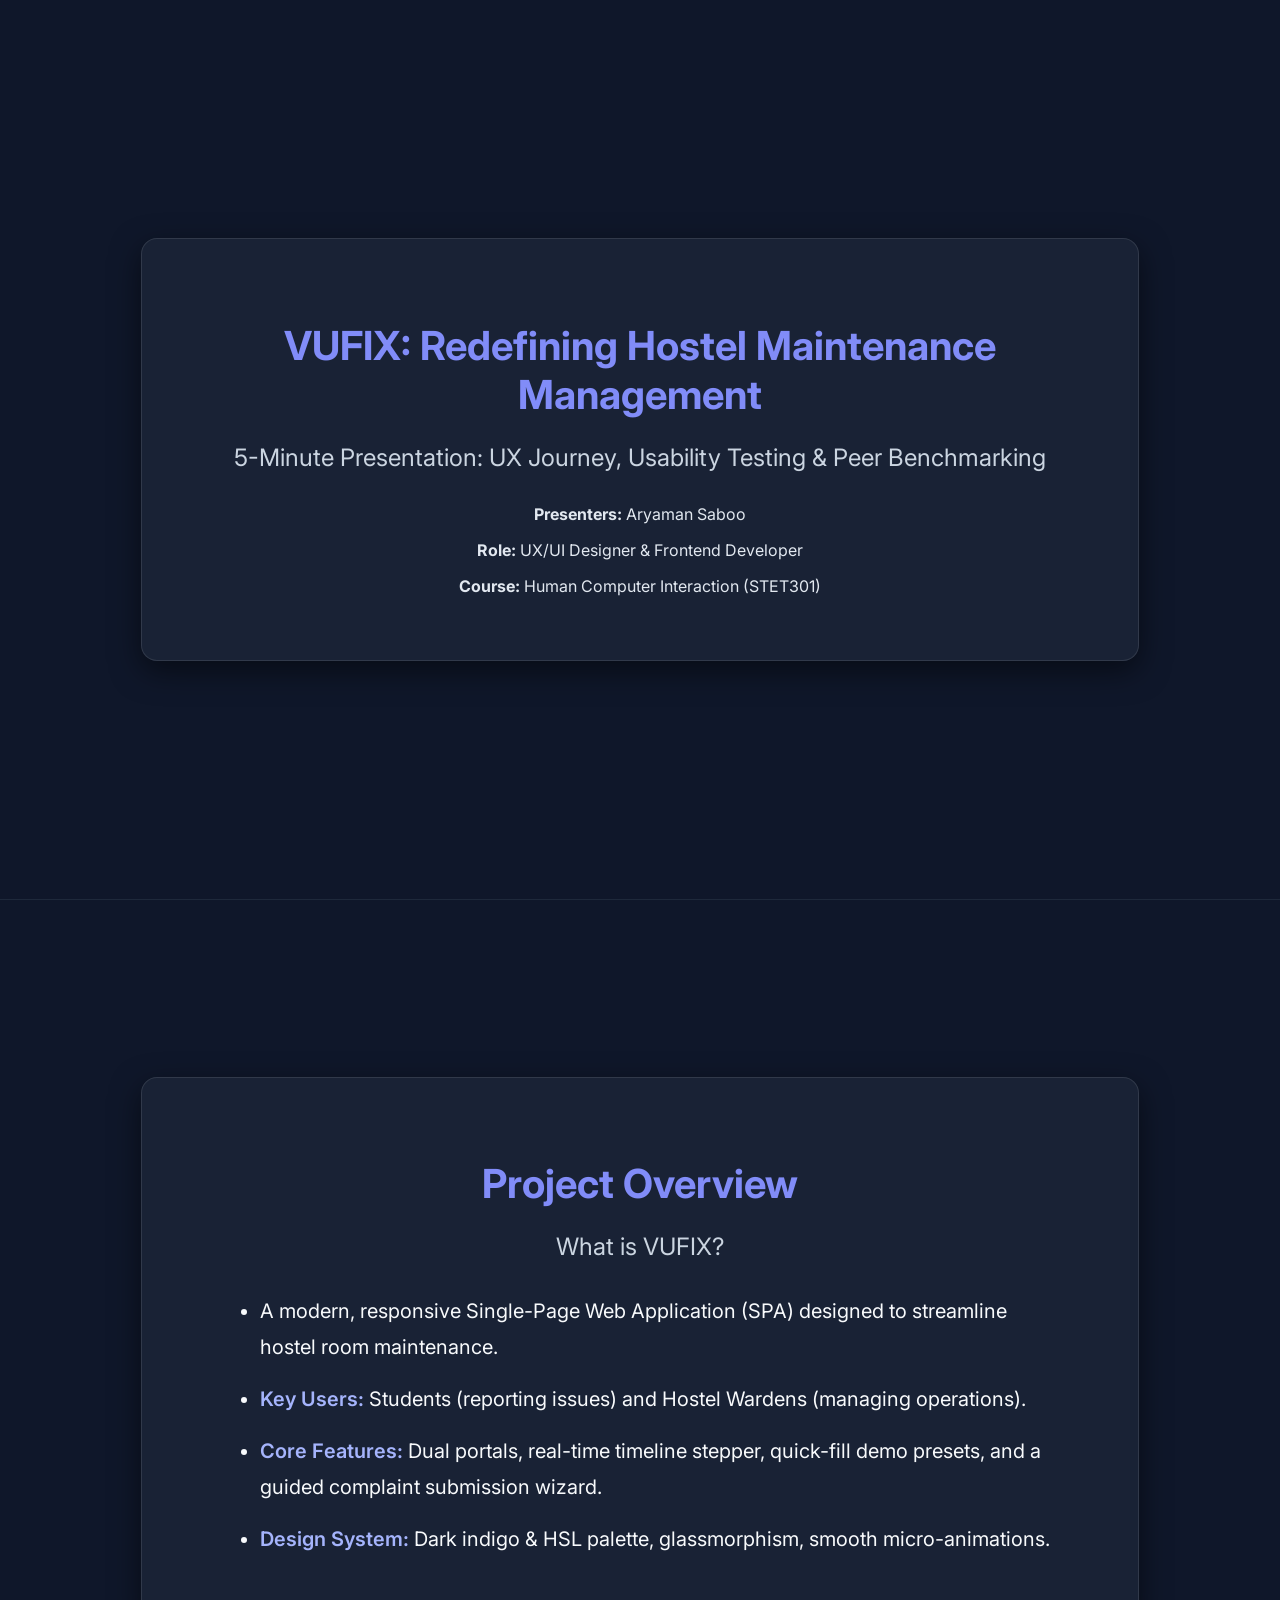
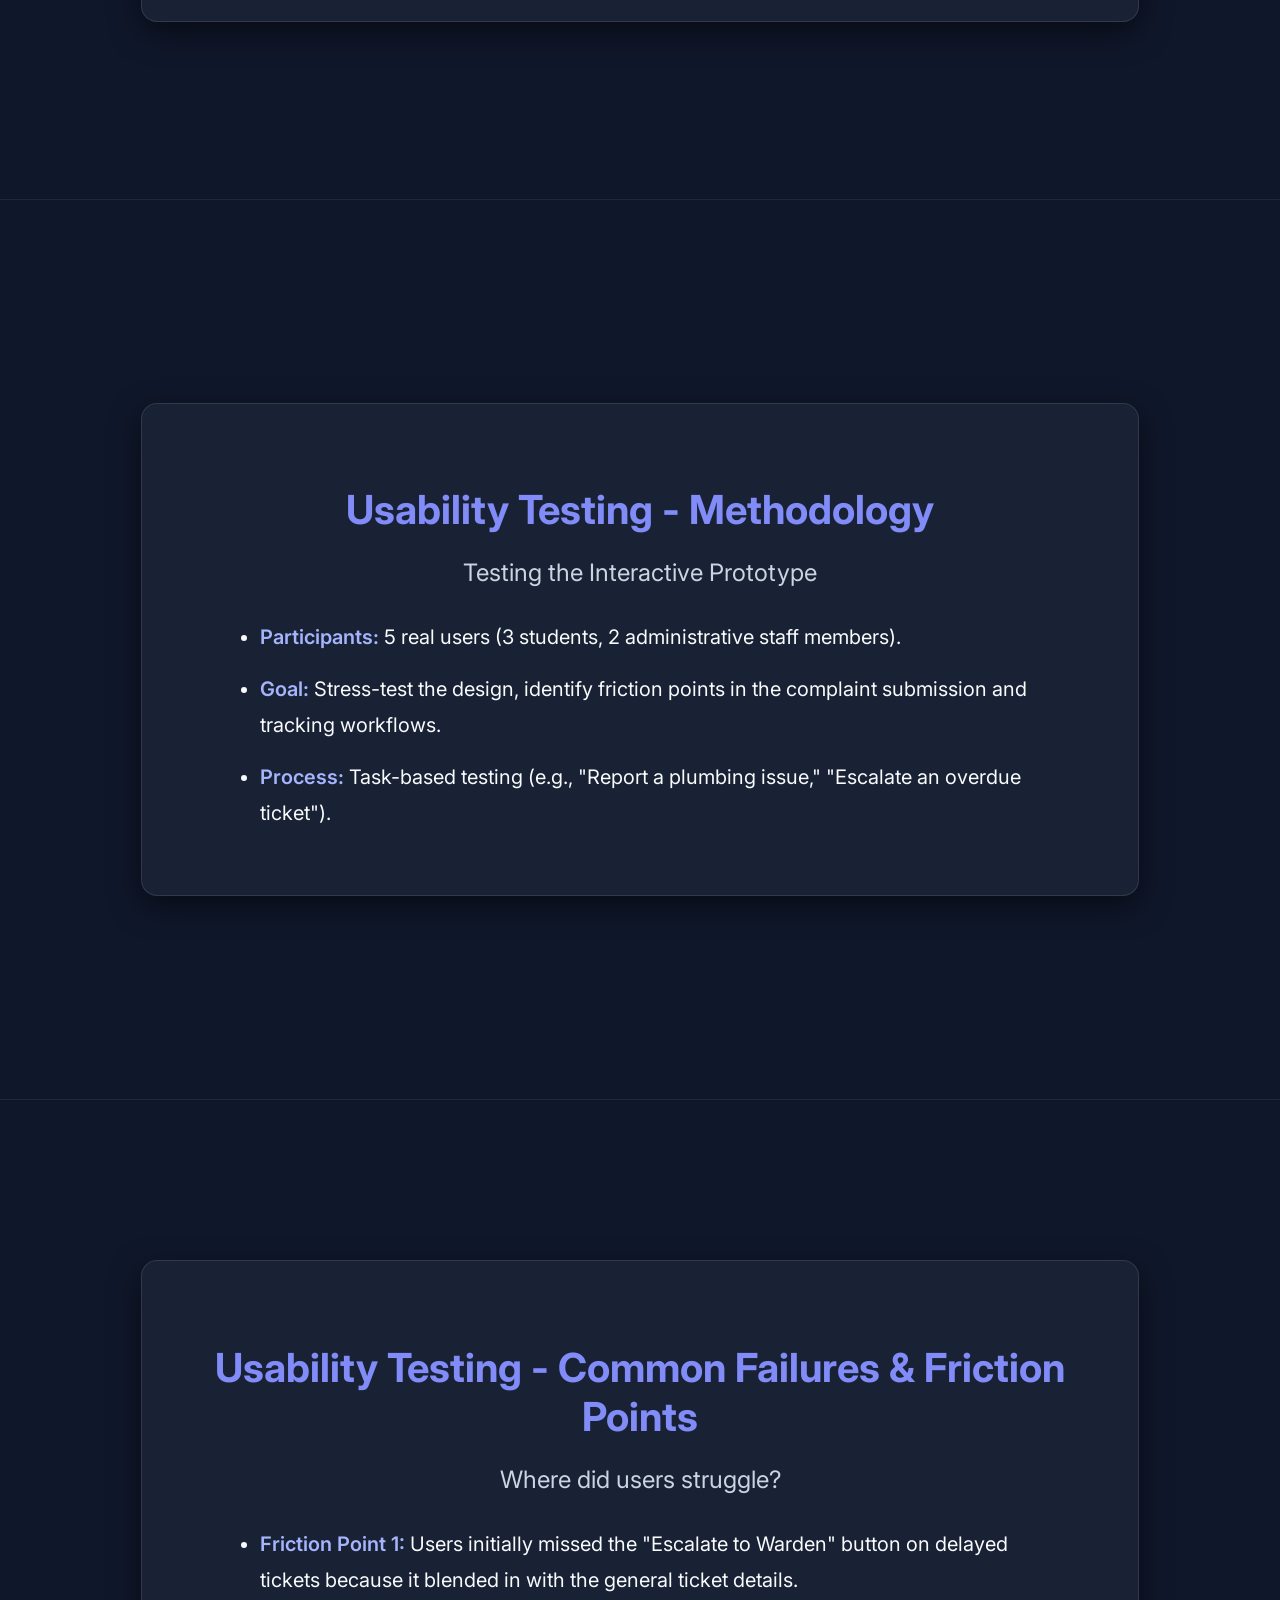
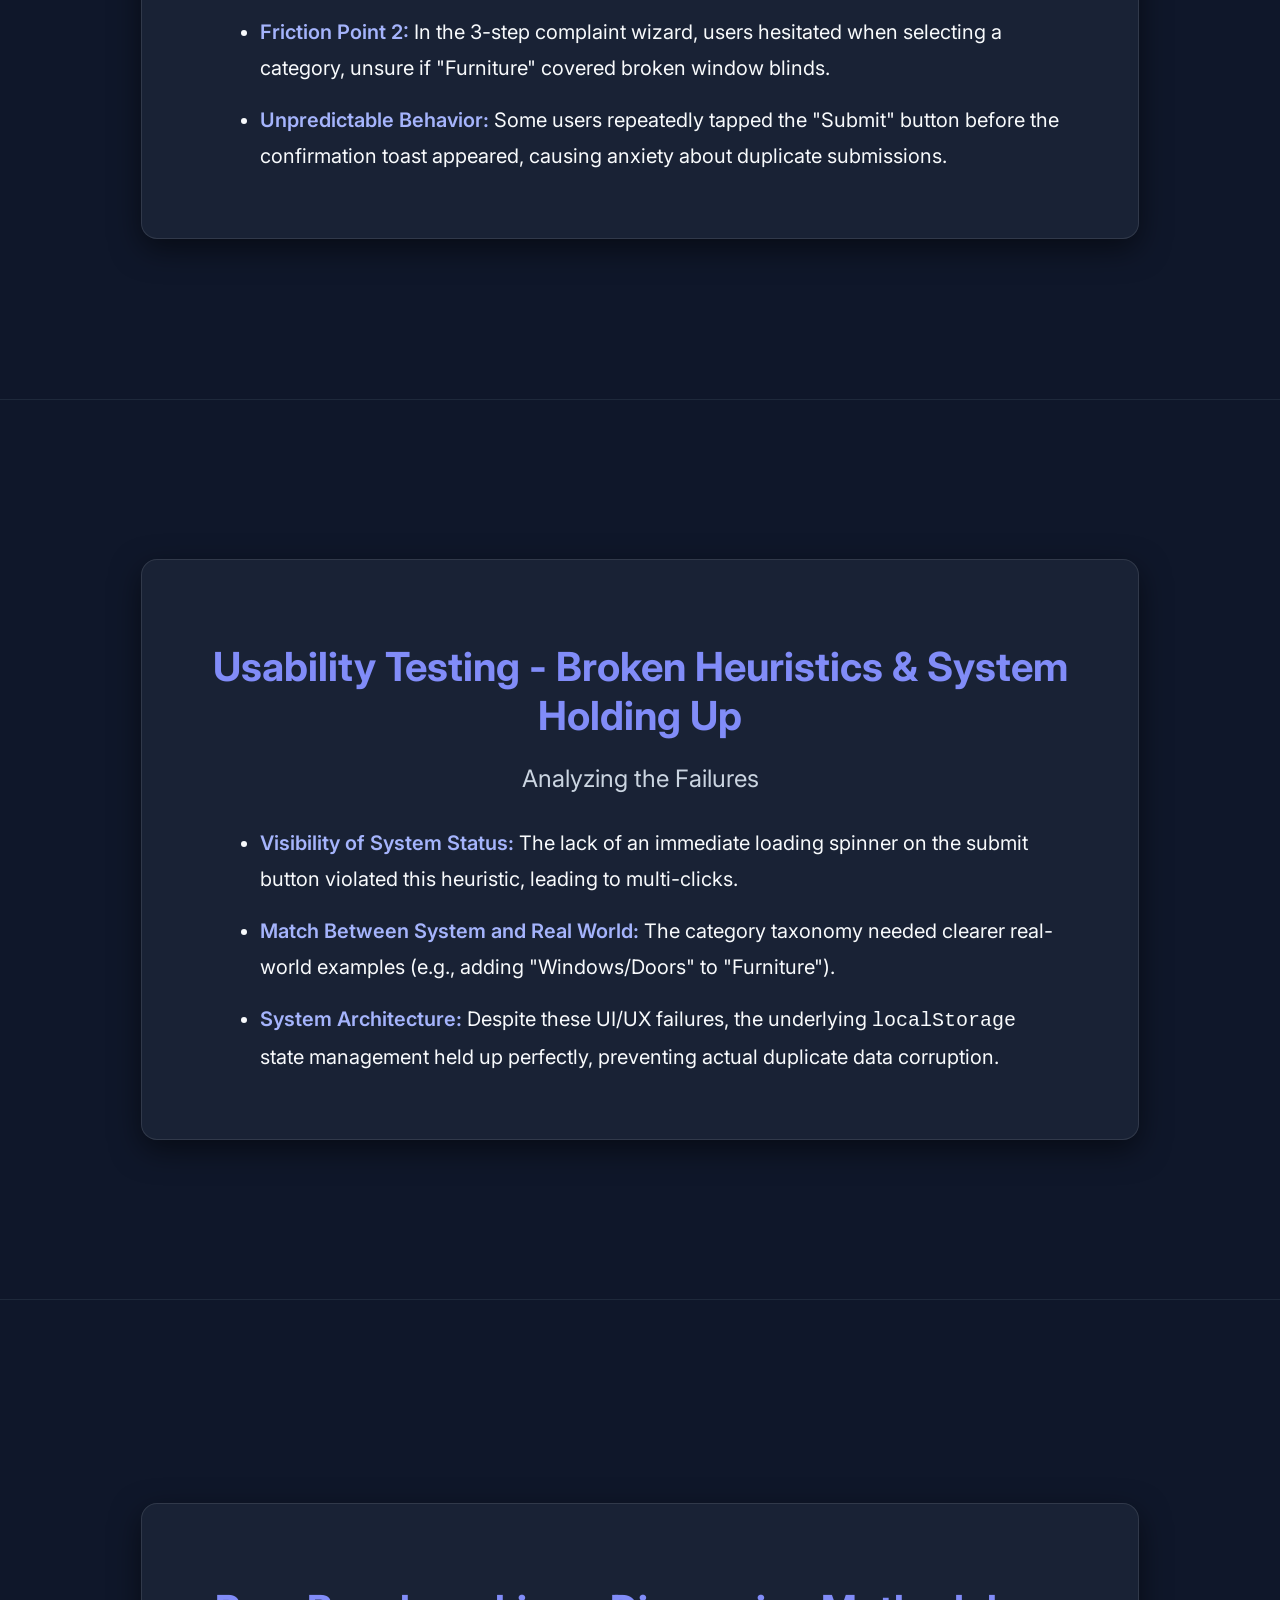
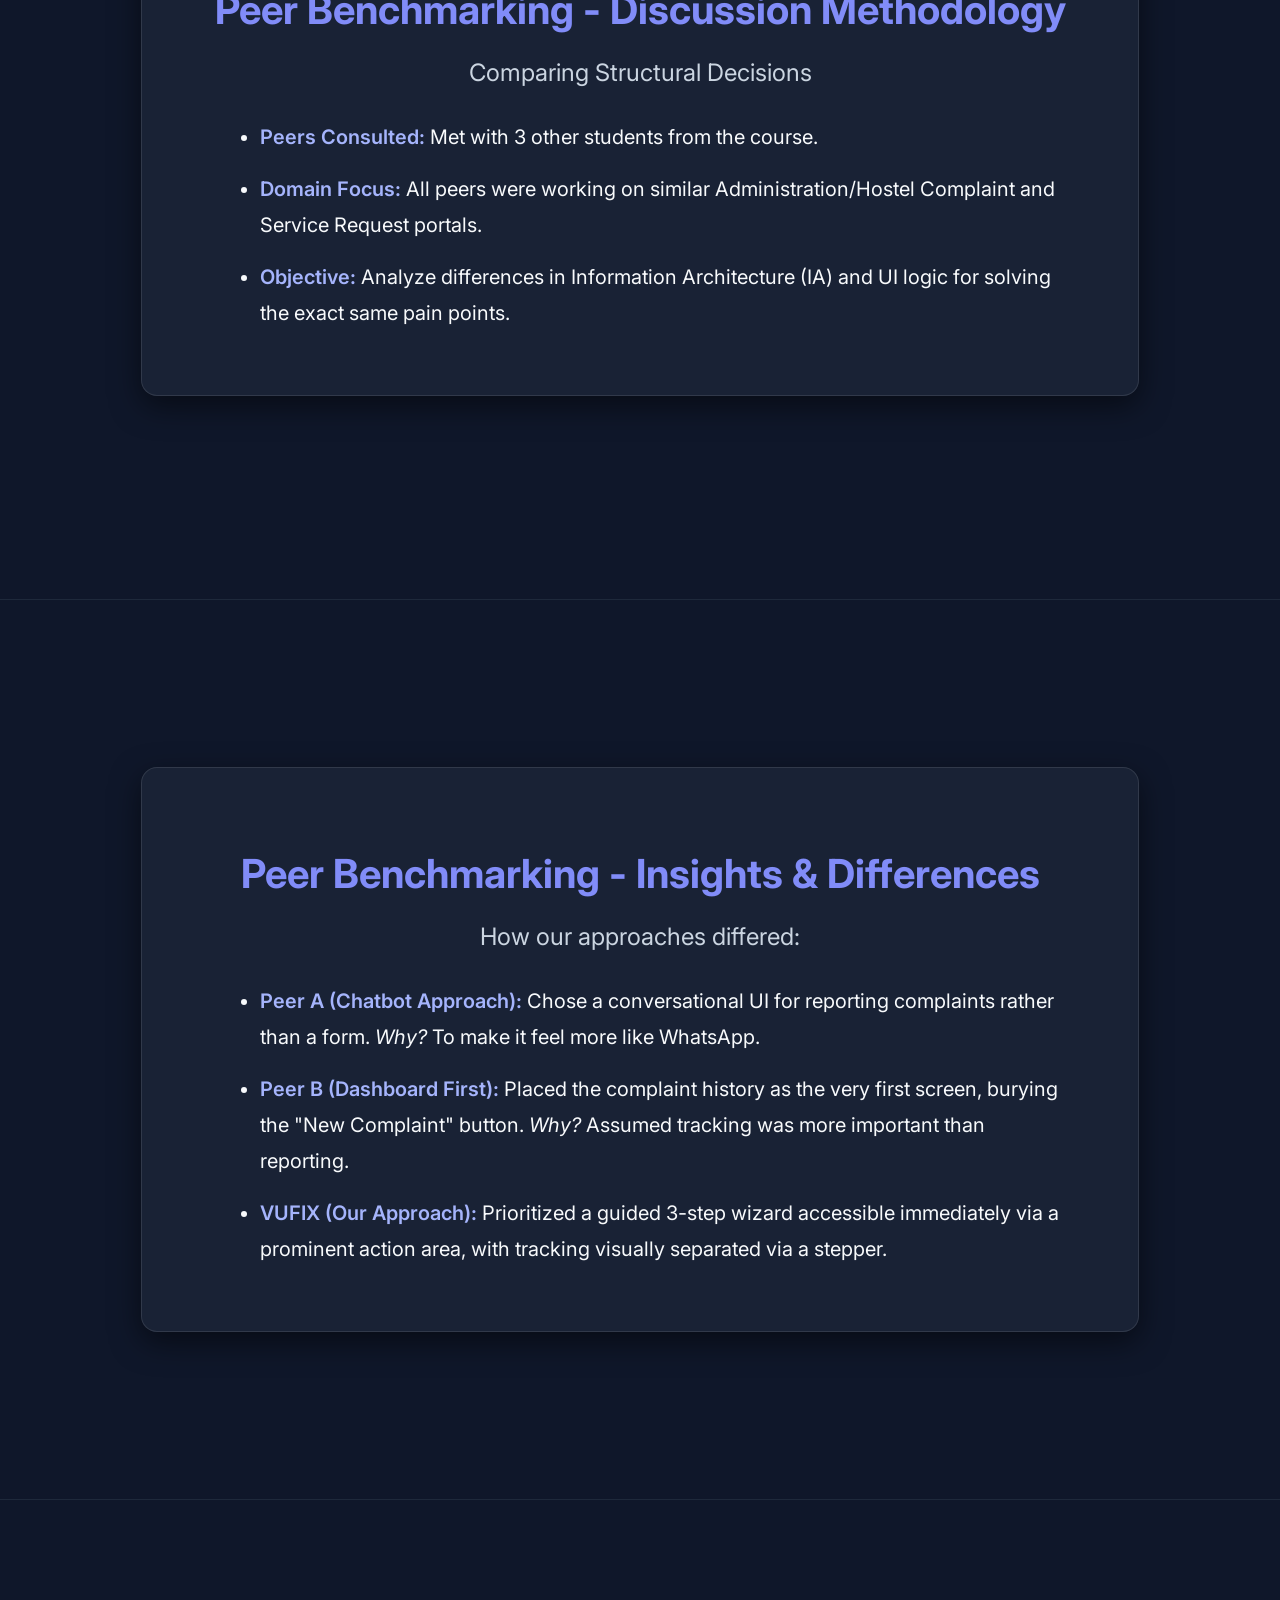
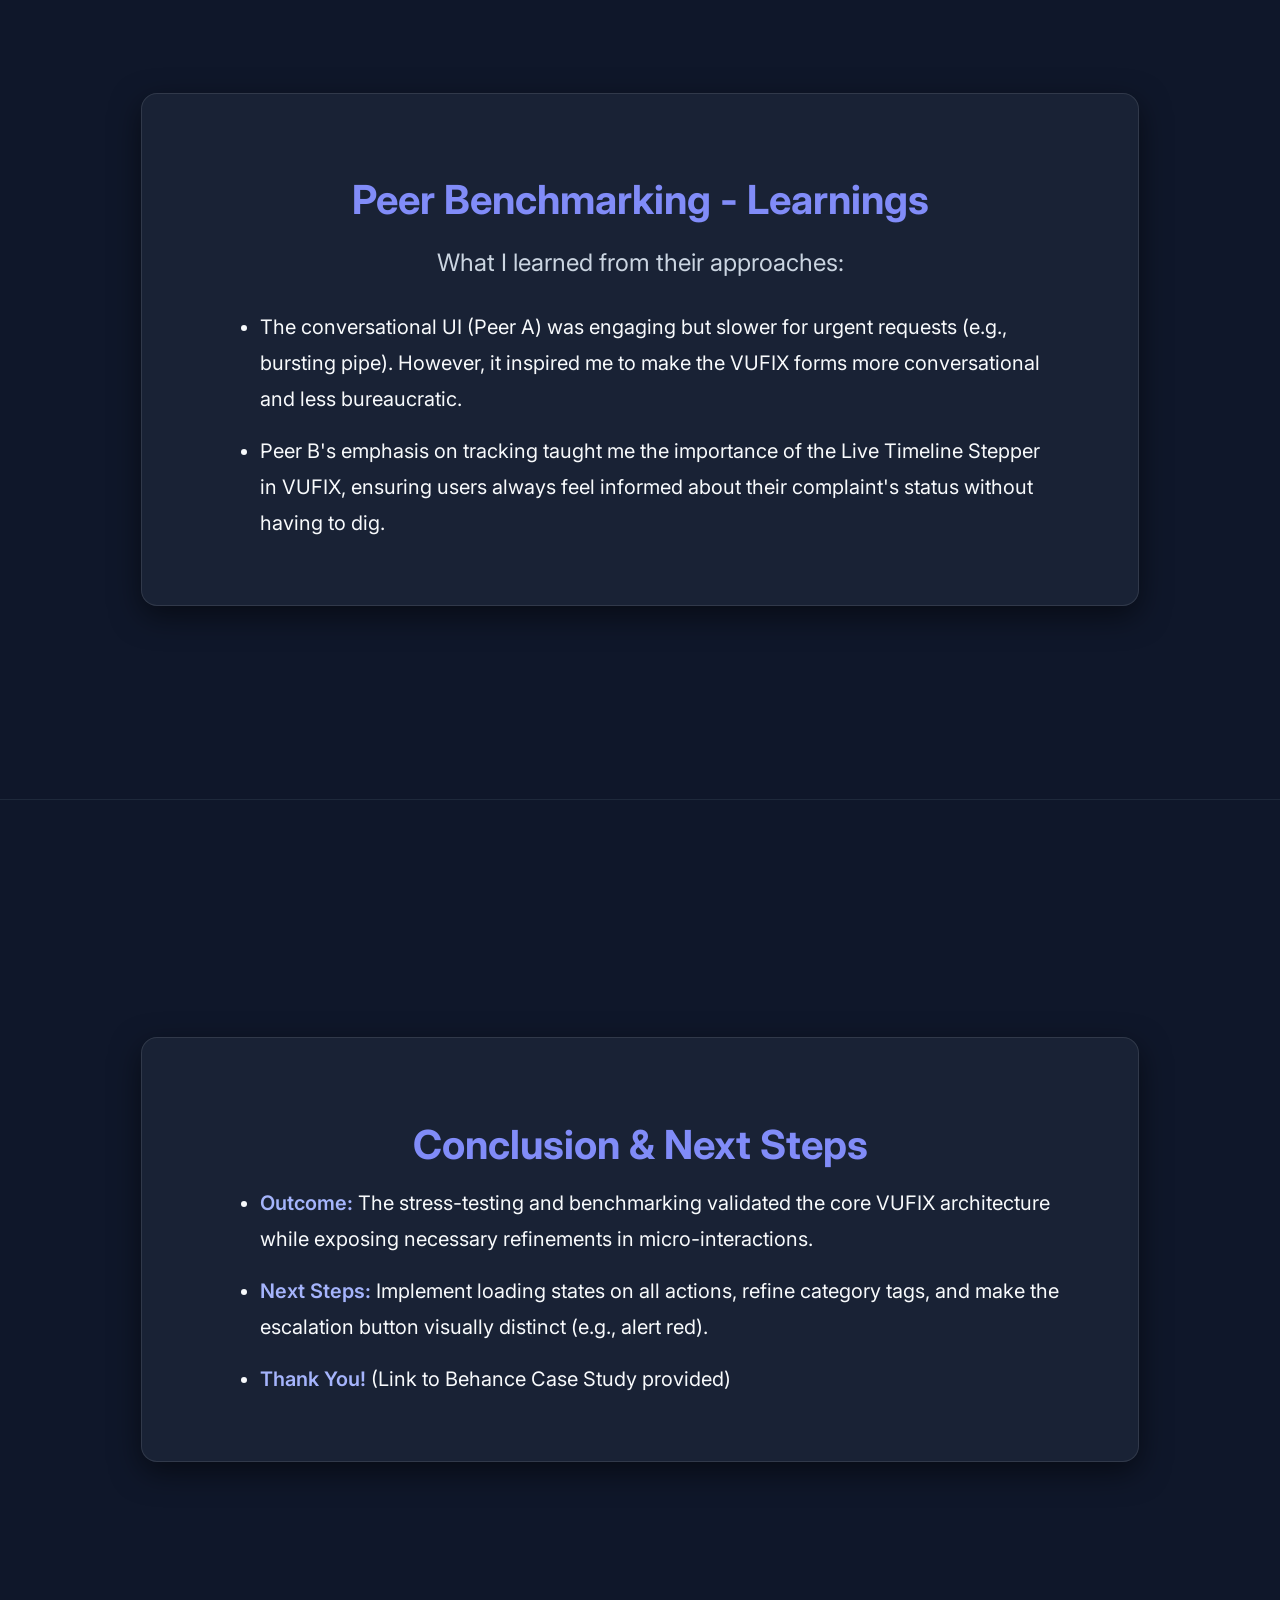
==== presentation/Presentation_Slide_Deck.html @ b557dc5a "Organize project directory: Move all MD documentation to docs/, slides to presentation/, and showcas" ====
<!DOCTYPE html>
<html lang="en">
<head>
    <meta charset="UTF-8">
    <meta name="viewport" content="width=device-width, initial-scale=1.0">
    <title>VUFIX - Presentation Slide Deck</title>
    <link href="https://fonts.googleapis.com/css2?family=Inter:wght@400;600;800&display=swap" rel="stylesheet">
    <style>
        body {
            margin: 0;
            padding: 0;
            font-family: 'Inter', sans-serif;
            background-color: #0f172a;
            color: #e2e8f0;
            overflow-y: scroll;
            scroll-snap-type: y mandatory;
        }
        .slide {
            height: 100vh;
            display: flex;
            flex-direction: column;
            justify-content: center;
            align-items: center;
            scroll-snap-align: start;
            padding: 2rem;
            box-sizing: border-box;
            border-bottom: 1px solid #1e293b;
            text-align: center;
        }
        .slide h2 {
            font-size: 2.5rem;
            color: #818cf8;
            margin-bottom: 1rem;
        }
        .slide h3 {
            font-size: 1.5rem;
            color: #cbd5e1;
            margin-bottom: 2rem;
            font-weight: 400;
        }
        .slide ul {
            text-align: left;
            font-size: 1.25rem;
            line-height: 1.8;
            max-width: 800px;
            margin: 0 auto;
            color: #f8fafc;
        }
        .slide li {
            margin-bottom: 1rem;
        }
        .highlight {
            color: #a5b4fc;
            font-weight: 600;
        }
        /* Glassmorphism card for content */
        .content-card {
            background: rgba(30, 41, 59, 0.7);
            backdrop-filter: blur(10px);
            border: 1px solid rgba(255, 255, 255, 0.1);
            border-radius: 16px;
            padding: 3rem;
            max-width: 900px;
            width: 100%;
            box-shadow: 0 10px 30px rgba(0, 0, 0, 0.5);
        }
    </style>
</head>
<body>

    <!-- Slide 1 -->
    <div class="slide">
        <div class="content-card">
            <h2>VUFIX: Redefining Hostel Maintenance Management</h2>
            <h3>5-Minute Presentation: UX Journey, Usability Testing & Peer Benchmarking</h3>
            <p><strong>Presenters:</strong> Aryaman Saboo</p>
            <p><strong>Role:</strong> UX/UI Designer & Frontend Developer</p>
            <p><strong>Course:</strong> Human Computer Interaction (STET301)</p>
        </div>
    </div>

    <!-- Slide 2 -->
    <div class="slide">
        <div class="content-card">
            <h2>Project Overview</h2>
            <h3>What is VUFIX?</h3>
            <ul>
                <li>A modern, responsive Single-Page Web Application (SPA) designed to streamline hostel room maintenance.</li>
                <li><span class="highlight">Key Users:</span> Students (reporting issues) and Hostel Wardens (managing operations).</li>
                <li><span class="highlight">Core Features:</span> Dual portals, real-time timeline stepper, quick-fill demo presets, and a guided complaint submission wizard.</li>
                <li><span class="highlight">Design System:</span> Dark indigo & HSL palette, glassmorphism, smooth micro-animations.</li>
            </ul>
        </div>
    </div>

    <!-- Slide 3 -->
    <div class="slide">
        <div class="content-card">
            <h2>Usability Testing - Methodology</h2>
            <h3>Testing the Interactive Prototype</h3>
            <ul>
                <li><span class="highlight">Participants:</span> 5 real users (3 students, 2 administrative staff members).</li>
                <li><span class="highlight">Goal:</span> Stress-test the design, identify friction points in the complaint submission and tracking workflows.</li>
                <li><span class="highlight">Process:</span> Task-based testing (e.g., "Report a plumbing issue," "Escalate an overdue ticket").</li>
            </ul>
        </div>
    </div>

    <!-- Slide 4 -->
    <div class="slide">
        <div class="content-card">
            <h2>Usability Testing - Common Failures & Friction Points</h2>
            <h3>Where did users struggle?</h3>
            <ul>
                <li><span class="highlight">Friction Point 1:</span> Users initially missed the "Escalate to Warden" button on delayed tickets because it blended in with the general ticket details.</li>
                <li><span class="highlight">Friction Point 2:</span> In the 3-step complaint wizard, users hesitated when selecting a category, unsure if "Furniture" covered broken window blinds.</li>
                <li><span class="highlight">Unpredictable Behavior:</span> Some users repeatedly tapped the "Submit" button before the confirmation toast appeared, causing anxiety about duplicate submissions.</li>
            </ul>
        </div>
    </div>

    <!-- Slide 5 -->
    <div class="slide">
        <div class="content-card">
            <h2>Usability Testing - Broken Heuristics & System Holding Up</h2>
            <h3>Analyzing the Failures</h3>
            <ul>
                <li><span class="highlight">Visibility of System Status:</span> The lack of an immediate loading spinner on the submit button violated this heuristic, leading to multi-clicks.</li>
                <li><span class="highlight">Match Between System and Real World:</span> The category taxonomy needed clearer real-world examples (e.g., adding "Windows/Doors" to "Furniture").</li>
                <li><span class="highlight">System Architecture:</span> Despite these UI/UX failures, the underlying <code>localStorage</code> state management held up perfectly, preventing actual duplicate data corruption.</li>
            </ul>
        </div>
    </div>

    <!-- Slide 6 -->
    <div class="slide">
        <div class="content-card">
            <h2>Peer Benchmarking - Discussion Methodology</h2>
            <h3>Comparing Structural Decisions</h3>
            <ul>
                <li><span class="highlight">Peers Consulted:</span> Met with 3 other students from the course.</li>
                <li><span class="highlight">Domain Focus:</span> All peers were working on similar Administration/Hostel Complaint and Service Request portals.</li>
                <li><span class="highlight">Objective:</span> Analyze differences in Information Architecture (IA) and UI logic for solving the exact same pain points.</li>
            </ul>
        </div>
    </div>

    <!-- Slide 7 -->
    <div class="slide">
        <div class="content-card">
            <h2>Peer Benchmarking - Insights & Differences</h2>
            <h3>How our approaches differed:</h3>
            <ul>
                <li><span class="highlight">Peer A (Chatbot Approach):</span> Chose a conversational UI for reporting complaints rather than a form. <em>Why?</em> To make it feel more like WhatsApp.</li>
                <li><span class="highlight">Peer B (Dashboard First):</span> Placed the complaint history as the very first screen, burying the "New Complaint" button. <em>Why?</em> Assumed tracking was more important than reporting.</li>
                <li><span class="highlight">VUFIX (Our Approach):</span> Prioritized a guided 3-step wizard accessible immediately via a prominent action area, with tracking visually separated via a stepper.</li>
            </ul>
        </div>
    </div>

    <!-- Slide 8 -->
    <div class="slide">
        <div class="content-card">
            <h2>Peer Benchmarking - Learnings</h2>
            <h3>What I learned from their approaches:</h3>
            <ul>
                <li>The conversational UI (Peer A) was engaging but slower for urgent requests (e.g., bursting pipe). However, it inspired me to make the VUFIX forms more conversational and less bureaucratic.</li>
                <li>Peer B's emphasis on tracking taught me the importance of the Live Timeline Stepper in VUFIX, ensuring users always feel informed about their complaint's status without having to dig.</li>
            </ul>
        </div>
    </div>

    <!-- Slide 9 -->
    <div class="slide">
        <div class="content-card">
            <h2>Conclusion & Next Steps</h2>
            <ul>
                <li><span class="highlight">Outcome:</span> The stress-testing and benchmarking validated the core VUFIX architecture while exposing necessary refinements in micro-interactions.</li>
                <li><span class="highlight">Next Steps:</span> Implement loading states on all actions, refine category tags, and make the escalation button visually distinct (e.g., alert red).</li>
                <li><span class="highlight">Thank You!</span> (Link to Behance Case Study provided)</li>
            </ul>
        </div>
    </div>

</body>
</html>
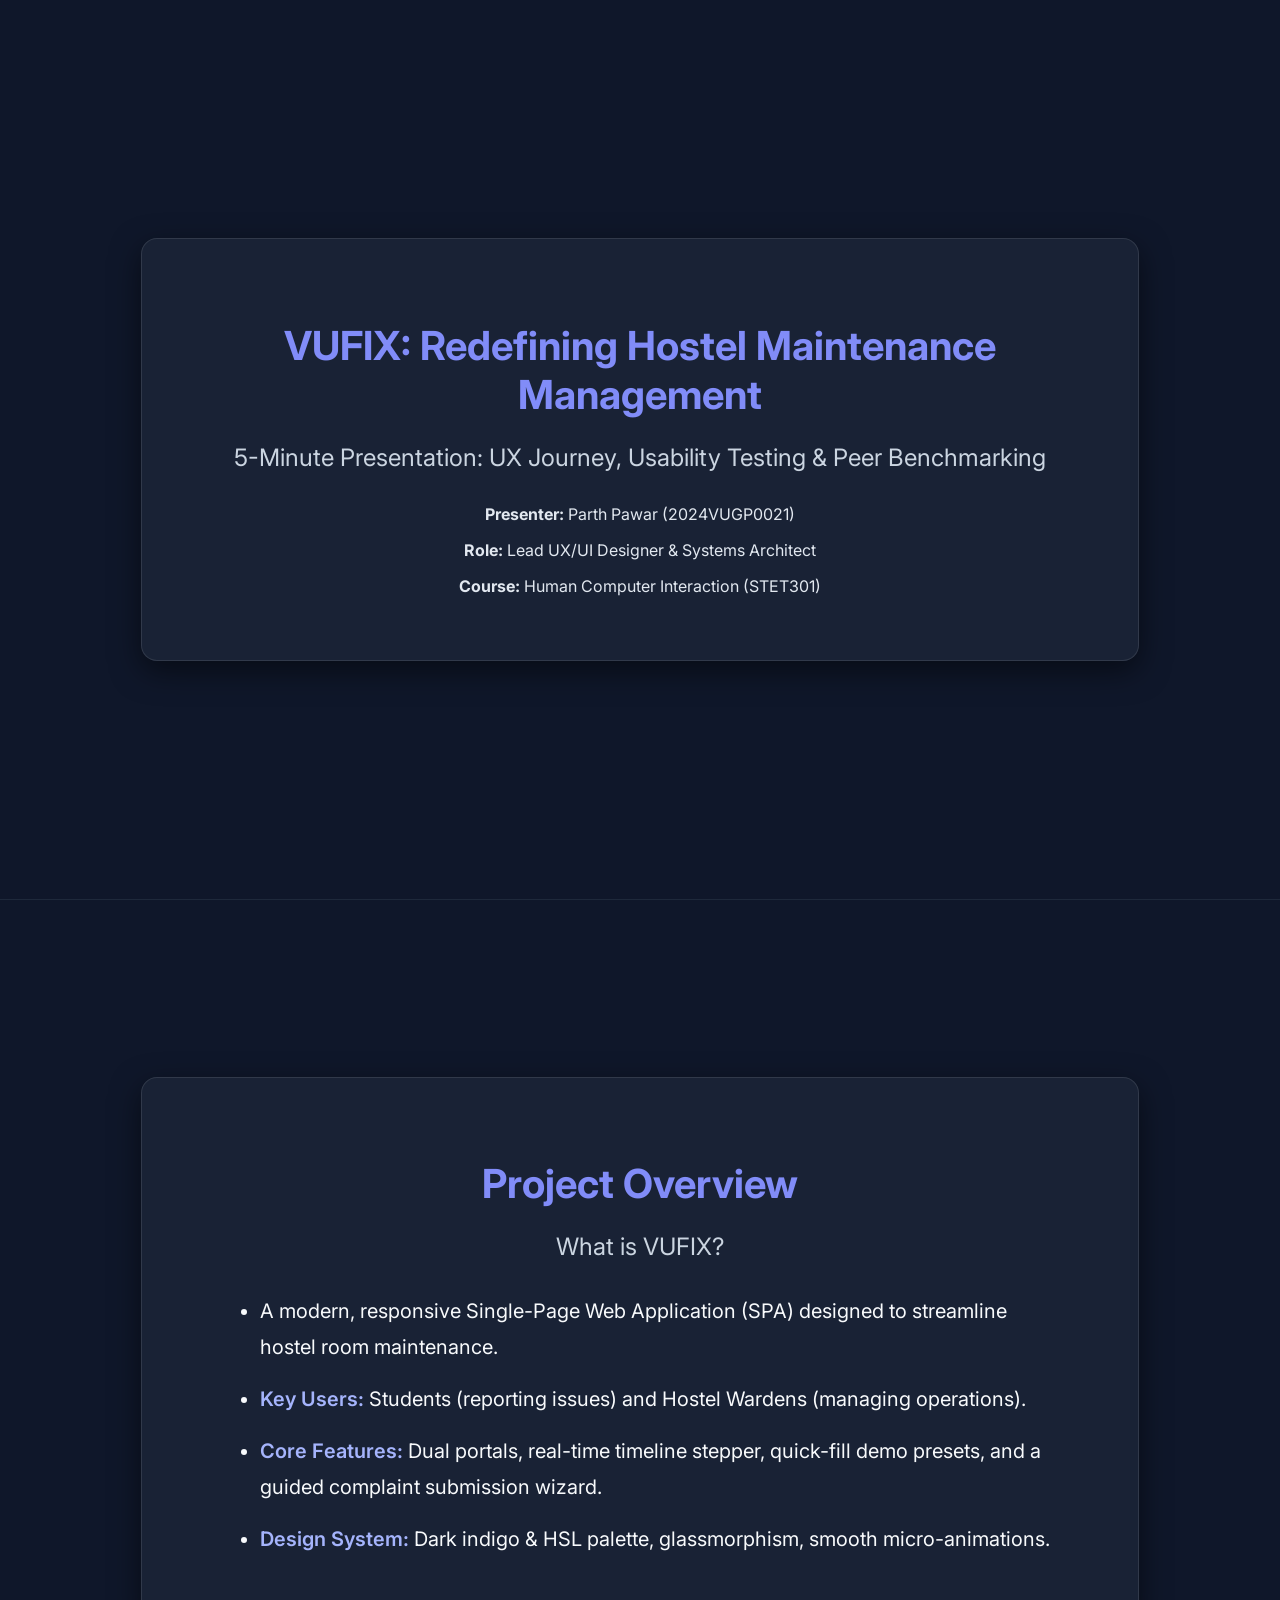
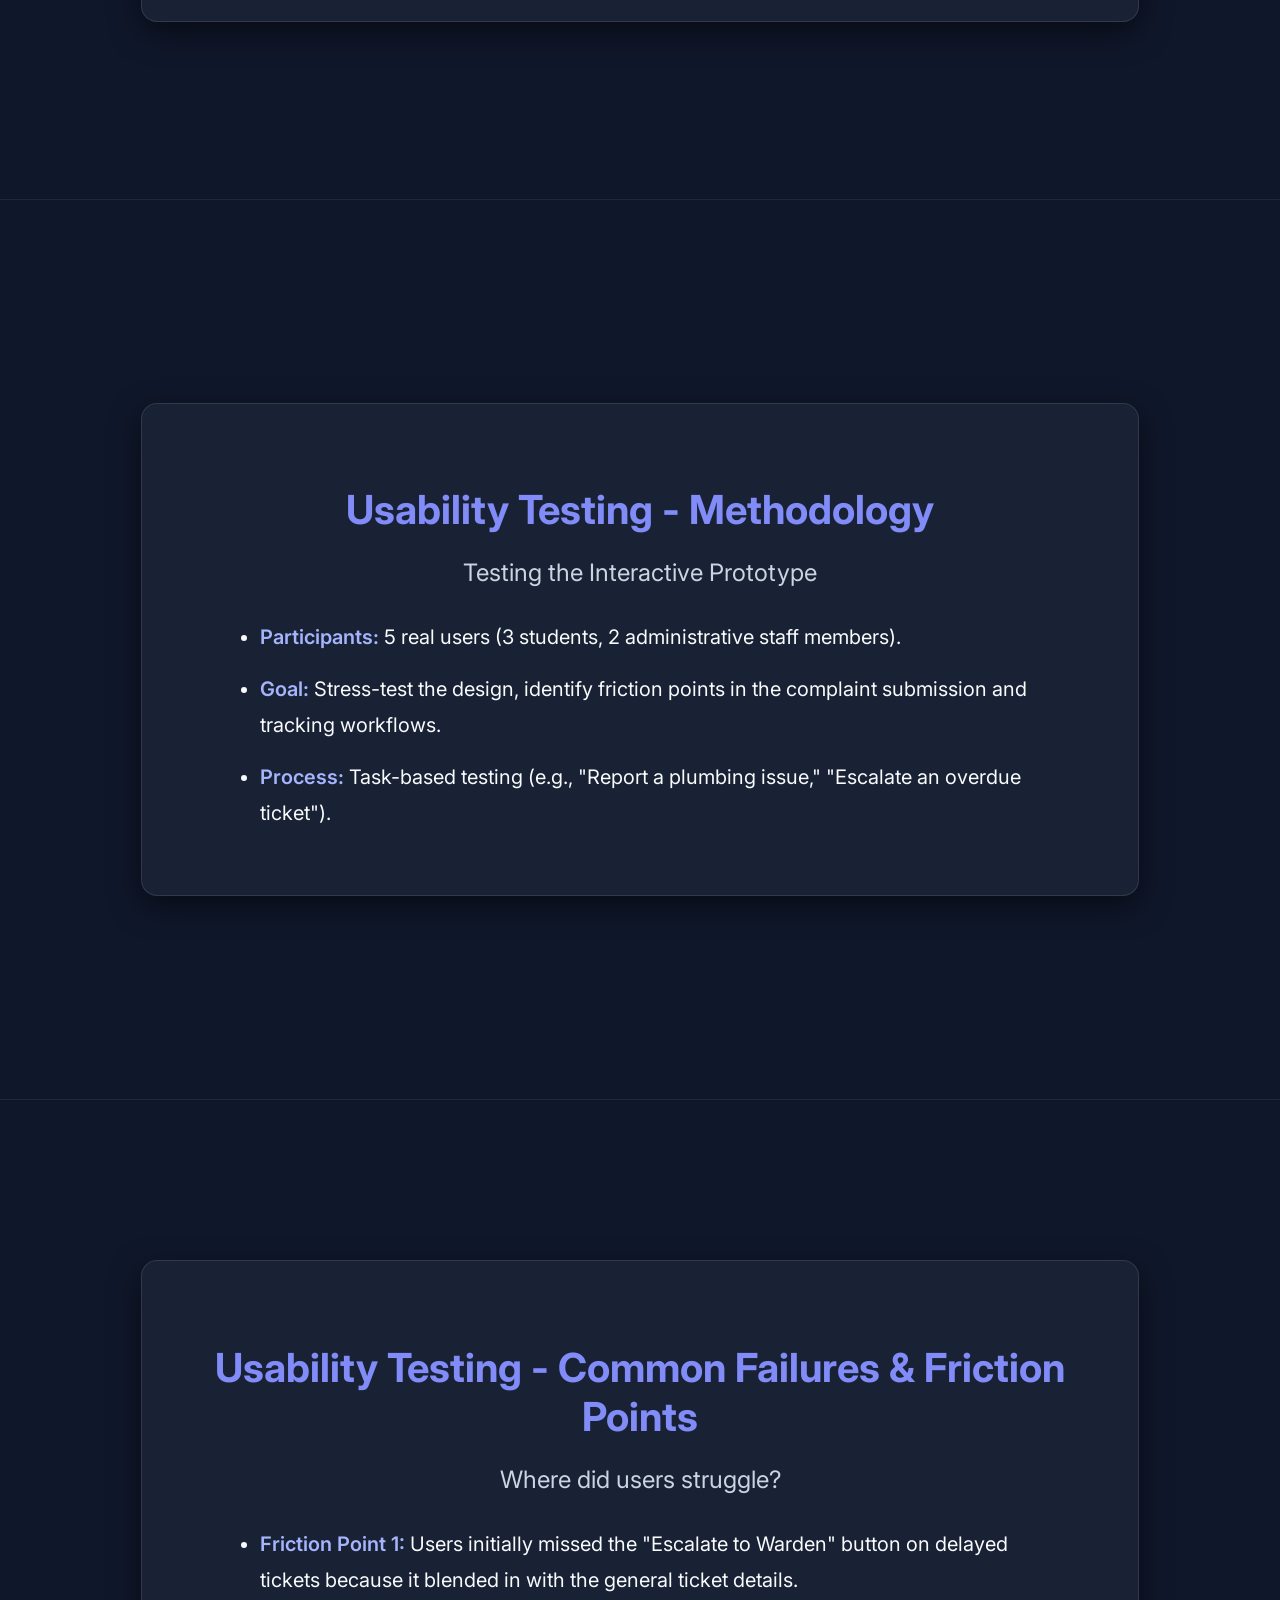
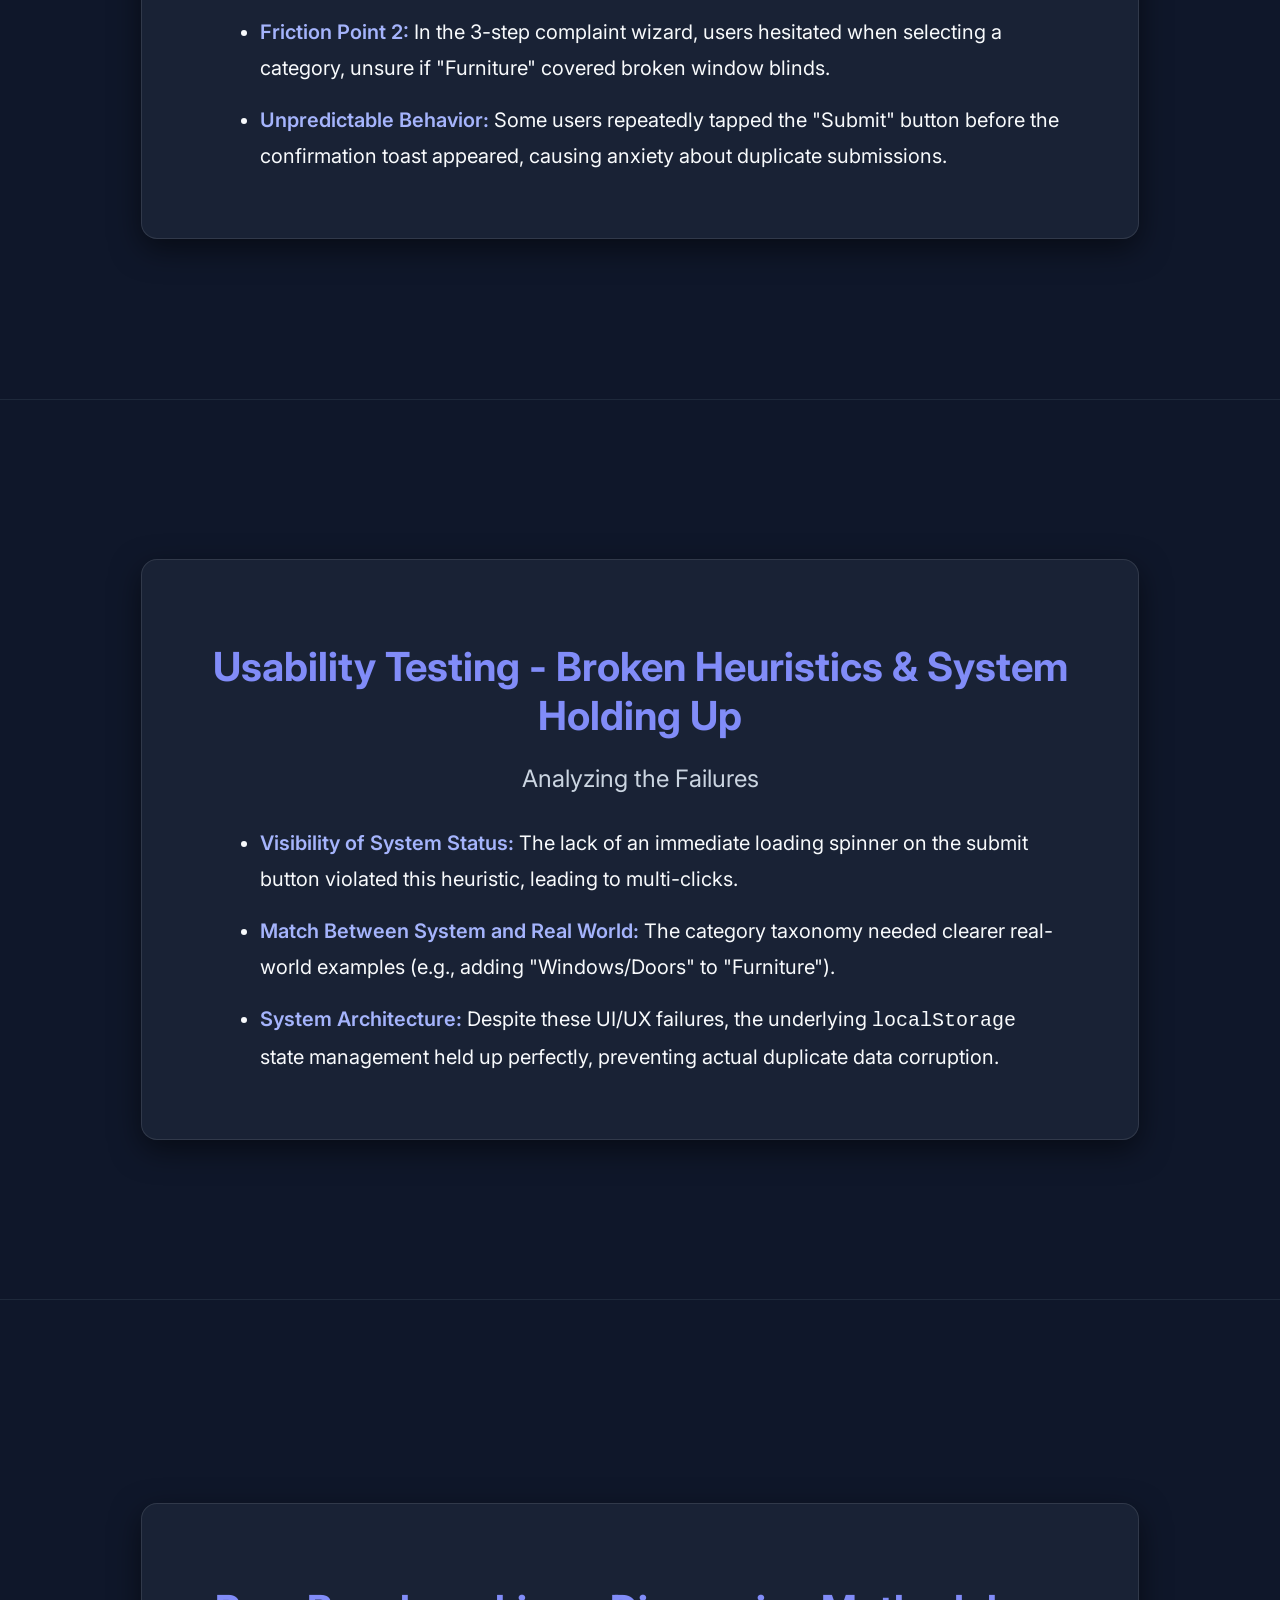
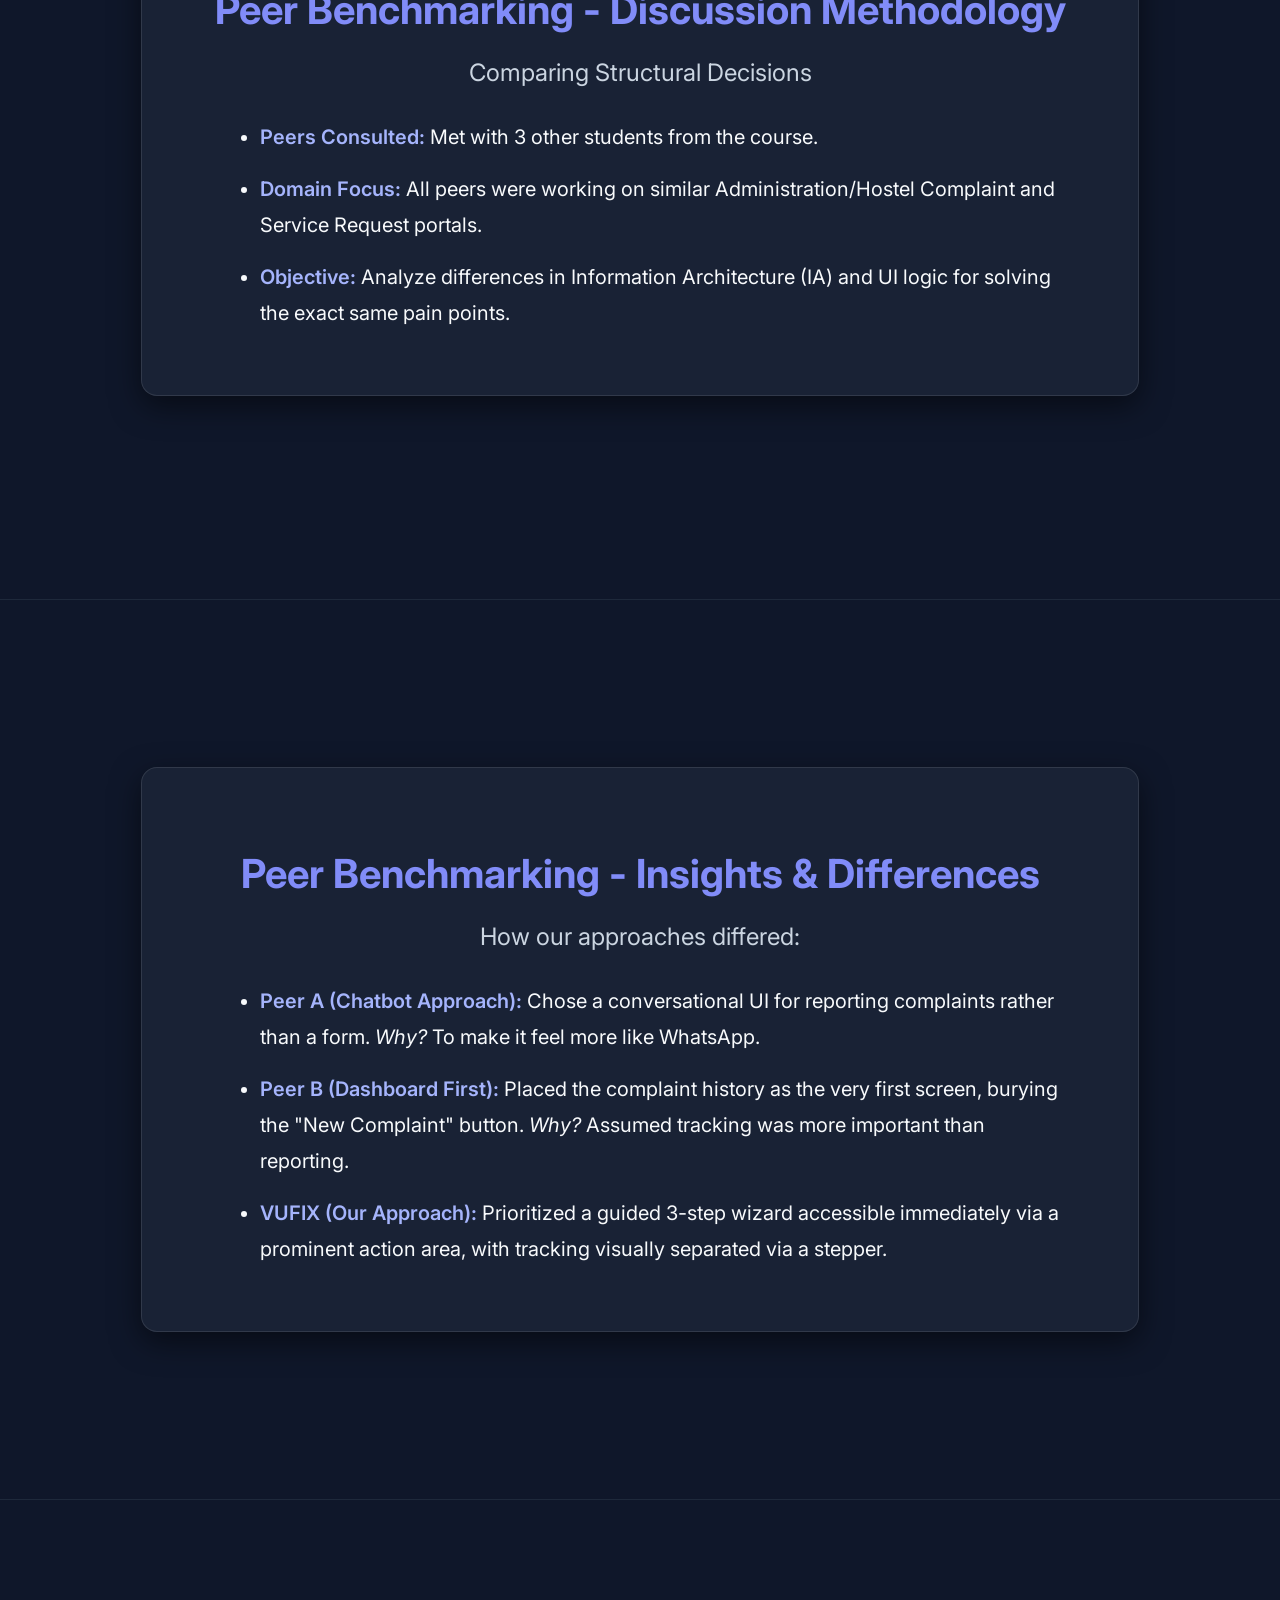
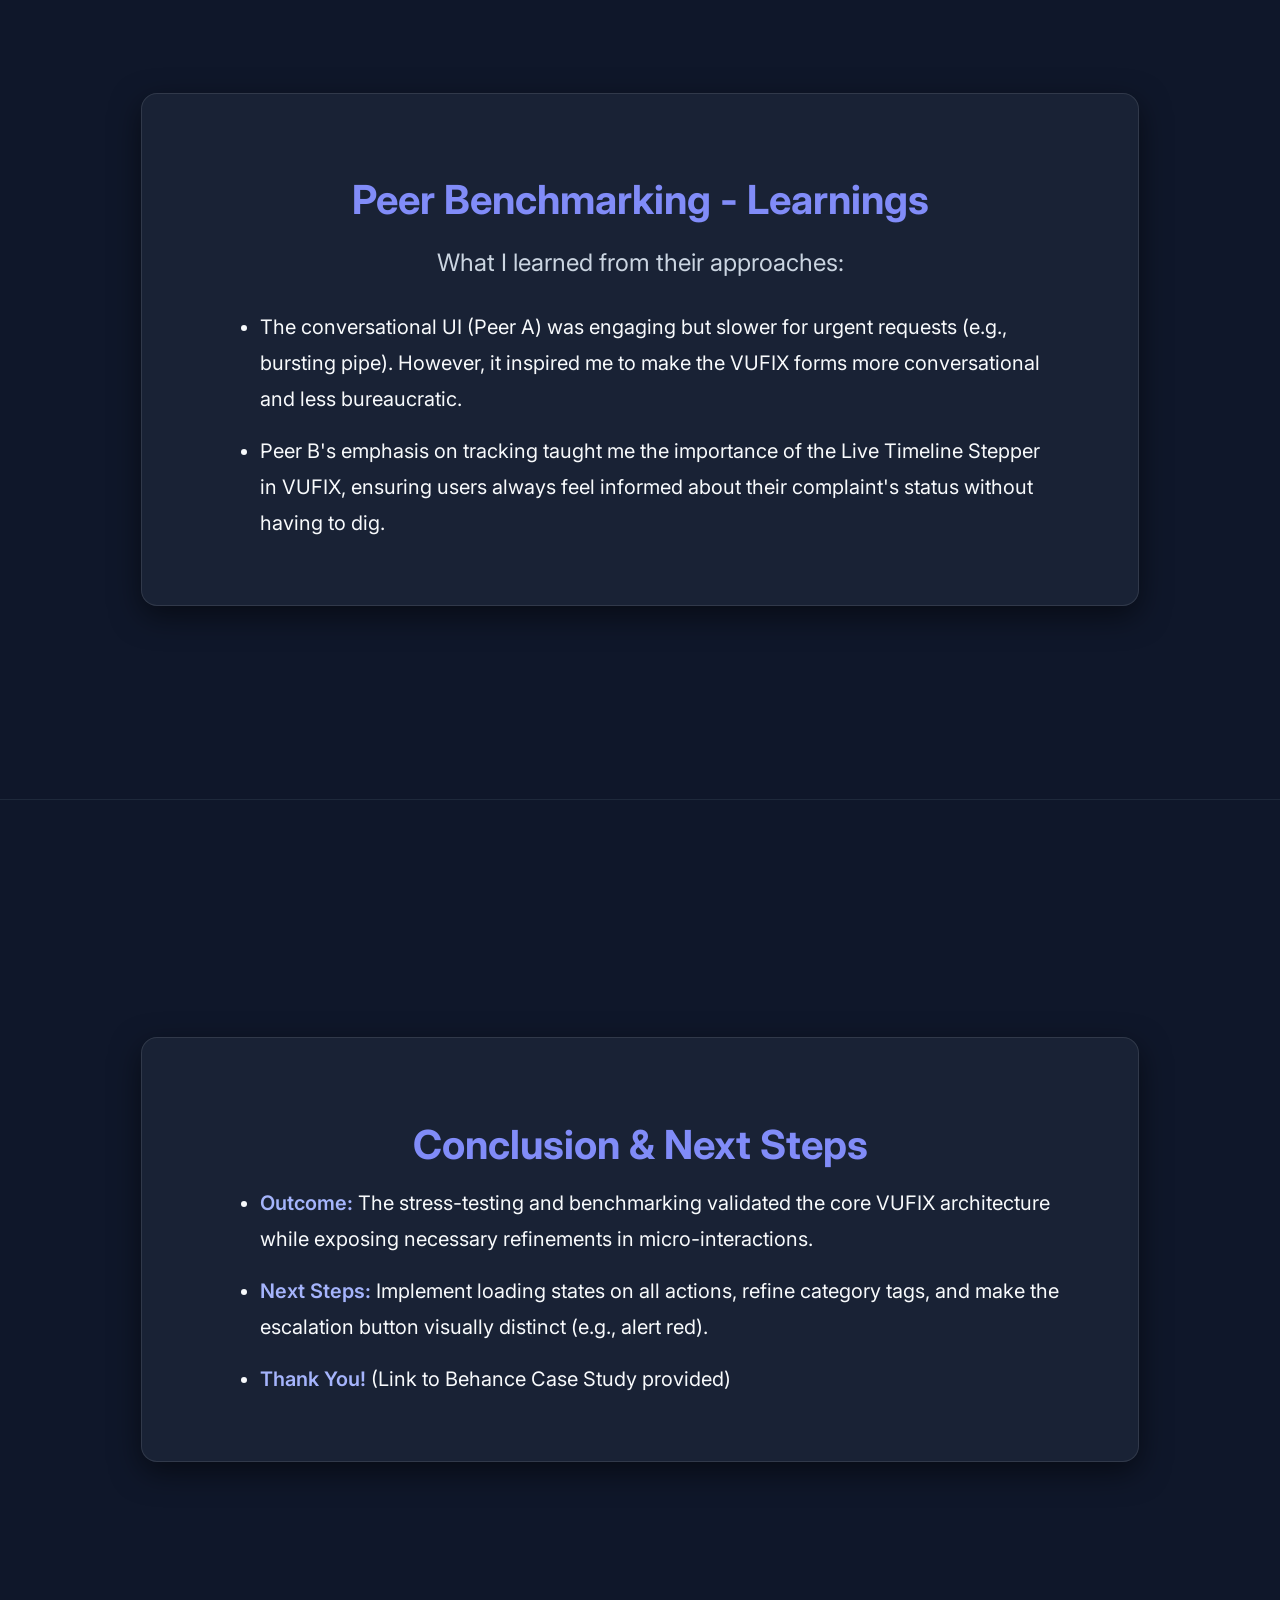
==== commit 475778ae: "Update candidate attribution to Parth Pawar as sole author and recompile PDF deck" ====
--- a/presentation/Presentation_Slide_Deck.html
+++ b/presentation/Presentation_Slide_Deck.html
@@ -73,8 +73,8 @@
         <div class="content-card">
             <h2>VUFIX: Redefining Hostel Maintenance Management</h2>
             <h3>5-Minute Presentation: UX Journey, Usability Testing & Peer Benchmarking</h3>
-            <p><strong>Presenters:</strong> Aryaman Saboo</p>
-            <p><strong>Role:</strong> UX/UI Designer & Frontend Developer</p>
+            <p><strong>Presenter:</strong> Parth Pawar (2024VUGP0021)</p>
+            <p><strong>Role:</strong> Lead UX/UI Designer & Systems Architect</p>
             <p><strong>Course:</strong> Human Computer Interaction (STET301)</p>
         </div>
     </div>
